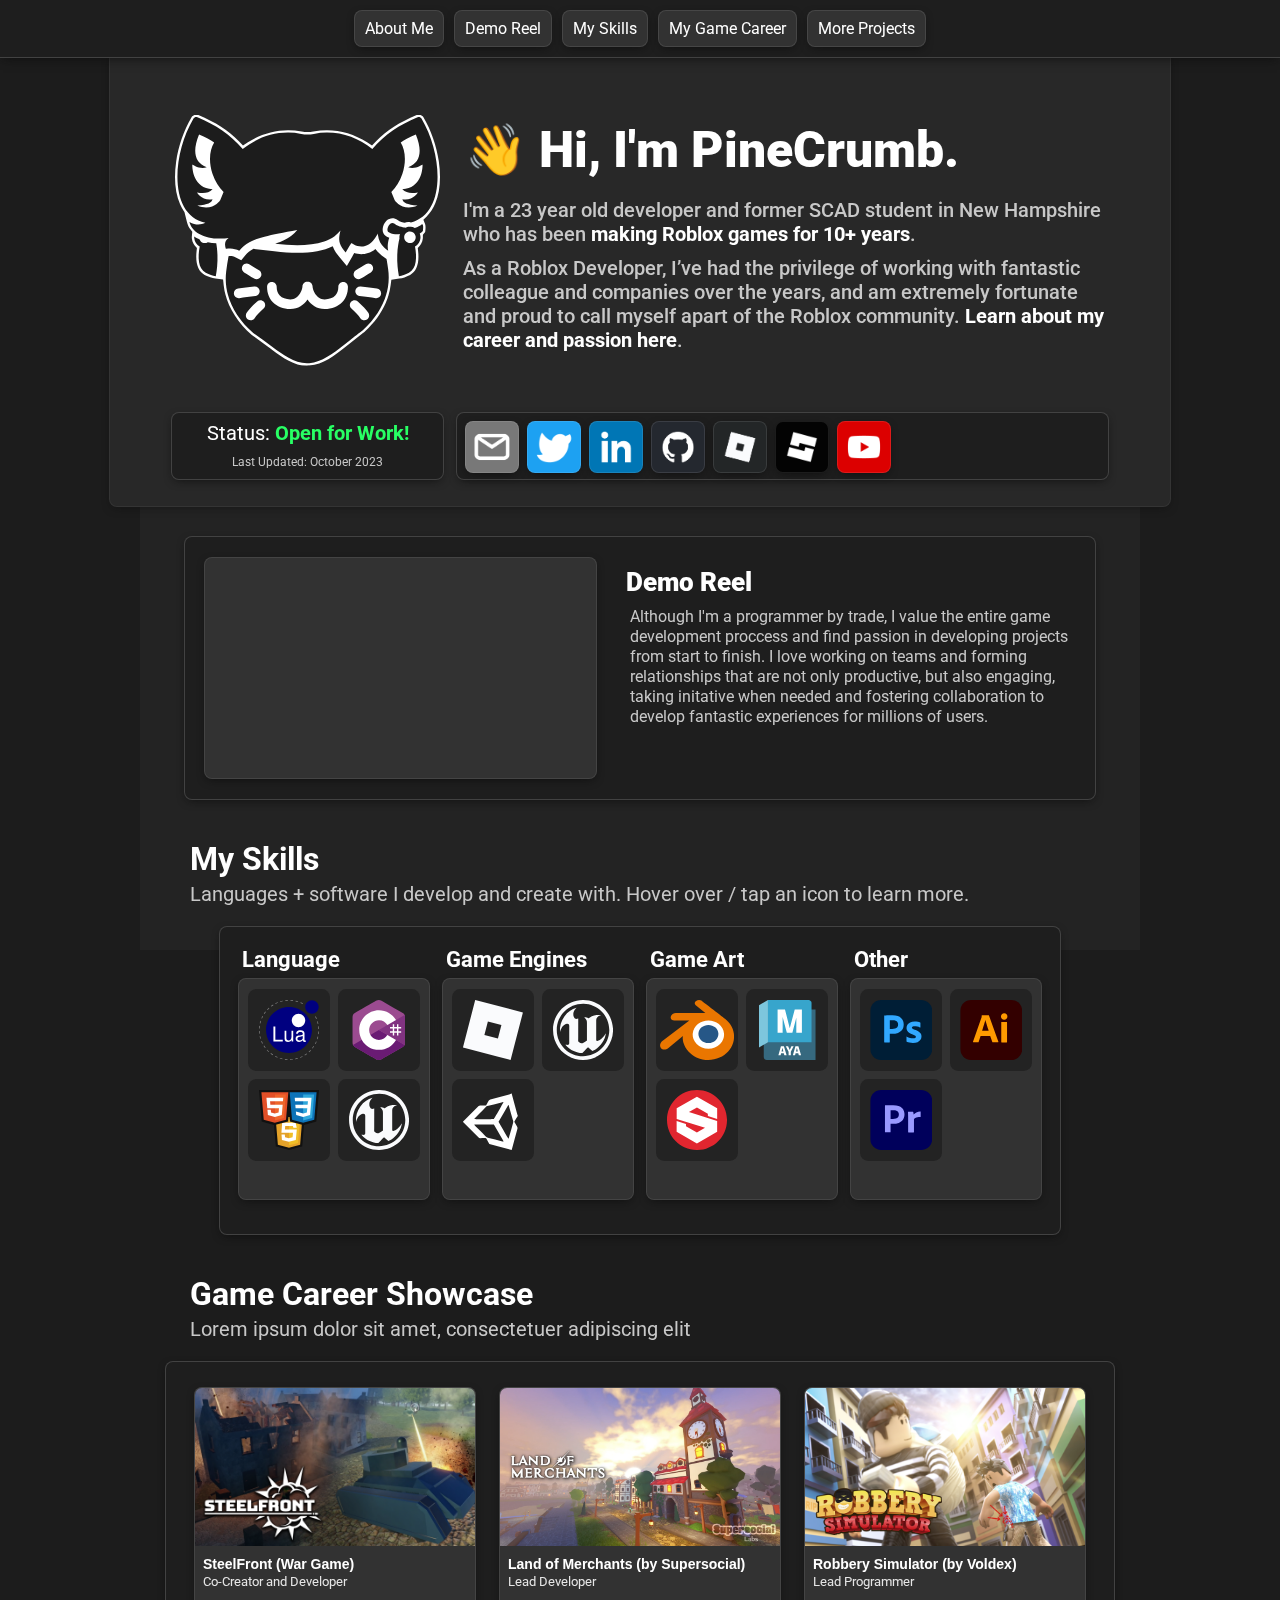
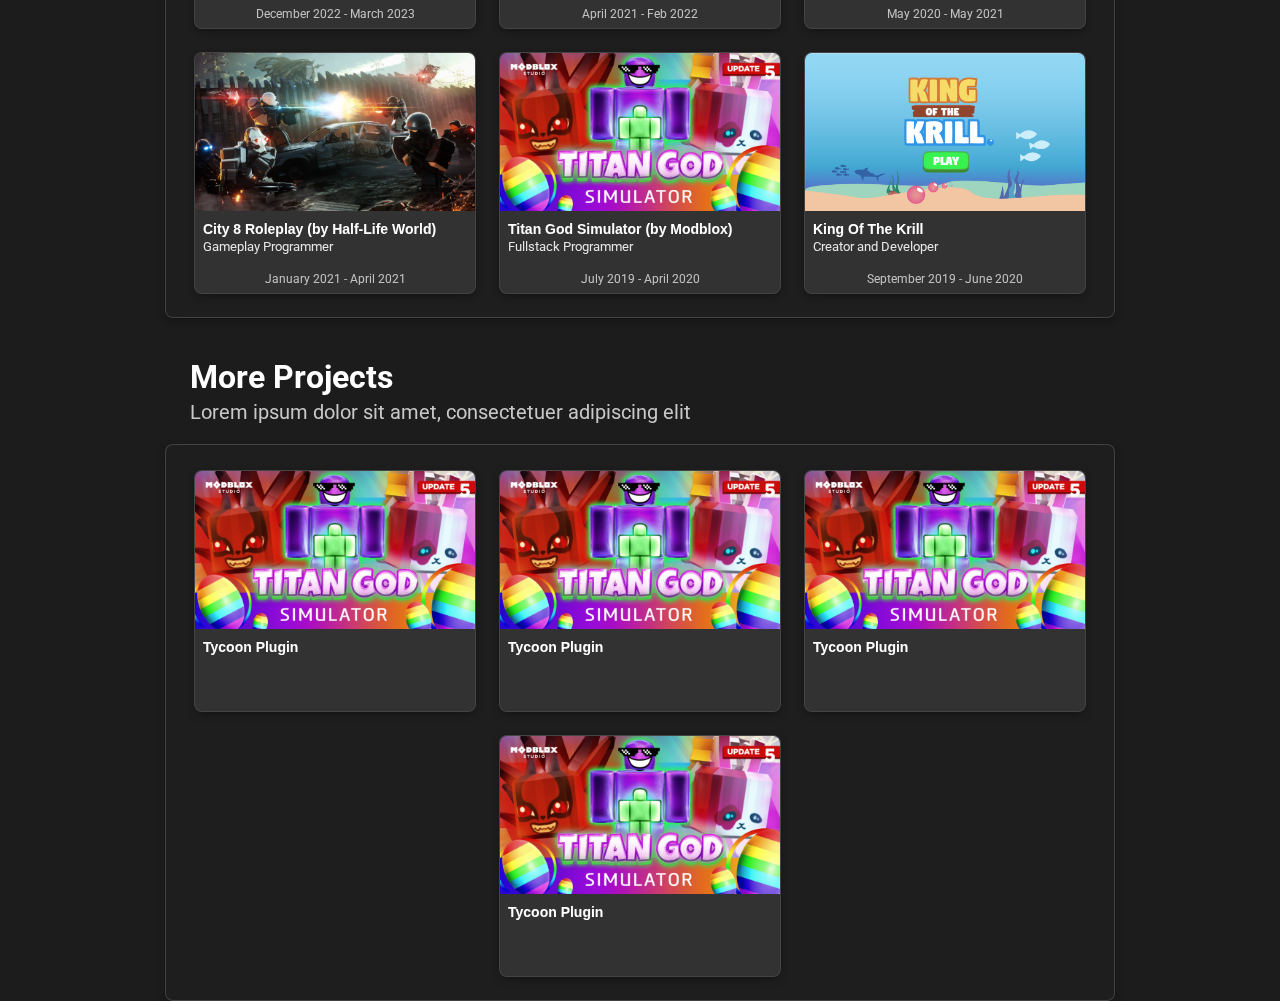
==== index.html @ 61a6569f "A lot of content, before adding writing" ====
<!DOCTYPE html>
<html>

<head>

    <!-- Meta -->
    <title>PineCrumb's Portfolio</title>

    <!-- Fonts -->
    <link rel="preconnect" href="https://fonts.googleapis.com">
    <link rel="preconnect" href="https://fonts.gstatic.com" crossorigin>
    <link href="https://fonts.googleapis.com/css2?family=Roboto&display=swap" rel="stylesheet">

    <!-- Styles -->
    <link rel="stylesheet" href="css/general.css" />
    <link rel="stylesheet" href="css/page-header.css" />
    <link rel="stylesheet" href="css/project.css" />
    <link rel="stylesheet" href="css/basic-button.css" />
    <link rel="stylesheet" href="css/media-button.css" />
    <link rel="stylesheet" href="css/skills.css" />

    <style>

        /* About Me */
        .me-block {
            /* background-color: aquamarine; */

            display: flex;
            flex-direction: column;

            margin: 0 auto;
            width: 900pox;
        }

        /* Me Content */
        .me-content-backdrop {

            background-color: rgb(40, 40, 40);
            box-shadow: 0px 3px 10px -3px rgba(10, 10, 10, 0.5);
            border-radius: 8px;

            border-style: solid;
            border-color: rgba(70, 70, 70, 0.4);
            border-width: 1px;

            position: absolute;
            height: 100%;
            width: 1060px;

            left: 50%;
            transform: translateX(-50%);
            z-index: -1;
        }

        .me-content-container {
            margin-top: 60px;

            display: grid;
            grid-template-columns: 30% 1fr;
        }

        /* Me Content Icon */
        .me-content-icon-container {
            /* background-color: blue; */
            padding: 0px 10px;
        }

        .me-content-icon {
            width: 100%;
            position: relative;
            top: 50%;
            transform: translateY(-50%);
        }

        /* Me Content Text */
        .me-content-text-container {
            /* background-color: white; */
            padding-left: 5px;
            display: grid;
            grid-template-rows: 80px 1fr;
        }

        .me-content-text-header {
            /* background-color: purple; */
            padding-left: 10px;
            display: flex;
            align-items: center;
            

            font-size: 50px;
            font-weight: 900;
        }

        .me-content-text-desc {
            /* background-color: green; */
            padding: 8px;
            font-size: 20px;
            font-weight: 500;
            color: rgb(200, 200, 200);
        }



        /* Me Info */
        .me-info-container {
            /* background-color: yellow; */
            margin-top: 36px;
            margin-bottom: 20px;
            height: 80px;

            display: grid;
            grid-template-columns: 30% 1fr;
        }
        

        /* Work Status */
        .work-status-on {
            color: rgb(40, 255, 100);
            font-weight: 700;
        }

        .work-status-off {
            color: rgb(200, 200, 200);
            font-weight: 700;
        }
        
        .me-info-work-status-container {
            position: relative;
            margin: 6px;
        }

        .me-info-work-status-text {
            margin-top : 8px;
            text-align: center;
            font-size: 20px;
        }

        .me-info-work-status-date-text {
            text-align: center;
            font-size: 12px;
            position: absolute;
            bottom: 0;
            width: 100%;
            margin-bottom: 10px;
            color: rgb(200, 200, 200);
        }

        /* Contacts */
        .me-info-contacts-container {
            margin: 6px;

            display: flex;
            flex-direction: rows;
            align-items: center;
            gap: 8px;
            padding: 0px 8px;
        }



        /* Skills */
        .skills-container {
            /* background-color: aquamarine; */

            position: relative;
            display: flex;
            flex-wrap: wrap;

            padding: 0px 12px;
            margin: 0 auto;
        }

        /* Game Career */
        .game-career-container {
            /* background-color: aquamarine; */

            position: relative;
            display: flex;
            flex-wrap: wrap;

            padding: 25px 20px;
            margin: 0 auto;

            /* convert above to flexbox */
            display: flex;
            flex-wrap: wrap;
            justify-content: center;
            gap: 25px;

            margin: 0 auto;
        }


        /* Mobile Sizing through CSS */
        @media screen and (max-width: 1100px) {
            .me-content-backdrop {
                width: calc(100vw - 20px);
            }
            .me-content-container {
                grid-template-columns: 35% 1fr;
            }
            .me-info-container {
                grid-template-columns: 35% 1fr;
            }
        }

        /* More Projects */

    </style>
</head>

<body>

    <!-- Scripts -->
    <script src="js/is-using-mouse.js"></script>
    <script src="js/projects-data.js"></script>
    <script src="js/page-header.js"></script>
    <script src="js/project.js"></script>
    <script src="js/basic-button.js"></script>
    <script src="js/media-button.js"></script>
    <script src="js/skills.js"></script>
    
    <!-- Page Backdrop -->
    <div class = "page-backdrop"></div>

    <!-- Page Content -->
    <div class = "page-content">

        <script>
            const pageContent = document.querySelector('.page-content')
        </script>

        <!-- About Me -->
        <div class = "page-block" id = "aboutMeHeader">
            <div class = "me-content-backdrop"></div>
            <div class = "me-block">
                <div class = "me-content-container">
                    <div class = "me-content-icon-container">
                        <img class = "me-content-icon" src = "assets/about-me/me-icon.svg" />
                    </div>
                    <div class = "me-content-text-container">
                        <header class = "me-content-text-header">👋 Hi, I'm PineCrumb.</header>
                        <div class = "me-content-text-desc">
                            <p>I'm a 23 year old developer and former SCAD student in New Hampshire who has been <span class = "text-bold">making Roblox games for 10+ years</span>.</p>
                            <p>As a Roblox Developer, I’ve had the privilege of working with fantastic colleague and companies over the years, and am extremely fortunate and proud to call myself apart of the Roblox community. <span class = "text-bold">Learn about my career and passion here</span>.</p>
                        </div>
                    </div>
                </div>
                <div class = "me-info-container">
                    <div class = "me-info-work-status-container black-frame">
                        <div class = "me-info-work-status-text">Status: <span class = "work-status-on">Open for Work!</span></div>
                        <div class = "me-info-work-status-date-text">Last Updated: October 2023</div>
                    </div>
                    <div class = "me-info-contacts-container black-frame" id = "contactContainer">

                    </div>
                </div> 
            </div>
        </div>

        <!-- Demo Real -->
        <div id = "test"></div>

        <script type = "module">

            import {ProjectContent} from './js/ContentElements/ProjectContent.js';
            let test = document.getElementById('test');

            const projectContent = new ProjectContent({
                title: 'Demo Reel',
                desc: "Although I'm a programmer by trade, I value the entire game development proccess and find passion in developing projects from start to finish. I love working on teams and forming relationships that are not only productive, but also engaging, taking initative when needed and fostering collaboration to develop fantastic experiences for millions of users.",
                id: 'demoReelHeader',
                parent: test,
                contentDatas: [
                    {
                        className: 'YoutubeVideo',
                        src: 'https://www.youtube.com/embed/ly36kn0ug4k',
                    },
                ],
            });
        </script>

        <!-- My Skills -->
        <div class = "page-block-header-container" id = "mySkillsHeader">
            <div class = "page-block-header-text-header">My Skills</div>
            <div class = "page-block-header-text-info">Languages + software I develop and create with. Hover over / tap an icon to learn more.</div>
        </div>

        <div class = "page-block">
            <div class = "skills-container black-frame" id = "skillsContainer">

            </div>
        </div>

        <!-- My Game Career -->
        <div class = "page-block-header-container" id = "gameCareerHeader">
            <div class = "page-block-header-text-header">Game Career Showcase</div>
            <div class = "page-block-header-text-info">Lorem ipsum dolor sit amet, consectetuer adipiscing elit</div>
        </div>

        <div class = "page-block">
            <div class = "game-career-container black-frame" id = "gameCareerContainer">
            </div>
        </div>
        
        <!-- More Projects -->
        <div class = "page-block-header-container" id = "moreProjectsHeader">
            <div class = "page-block-header-text-header">More Projects</div>
            <div class = "page-block-header-text-info">Lorem ipsum dolor sit amet, consectetuer adipiscing elit</div>
        </div>

        <div class = "page-block">
            <div class = "game-career-container black-frame" id = "moreProjectsContainer">
                
            </div>
        </div>
    </div>

    <!-- JS Main -->
    <script type="module">

        // Page Header

        const aboutMeHeader = document.getElementById('aboutMeHeader');
        const demoReelHeader = document.getElementById('demoReelHeader');
        const mySkillsHeader = document.getElementById('mySkillsHeader');
        const gameCareerHeader = document.getElementById('gameCareerHeader');
        const moreProjectsHeader = document.getElementById('moreProjectsHeader');

        const pageHeader = newPageHeader({
            buttonDatas: [
                {
                    text: "About Me",
                    hoverHeight: '4px',
                    onClick: () => {window.scrollTo({top: aboutMeHeader.offsetTop, behavior: 'smooth'});},
                
                },
                {
                    text: "Demo Reel",
                    hoverHeight: '4px',
                    onClick: () => {window.scrollTo({top: demoReelHeader.offsetTop - 30, behavior: 'smooth'});},
                },
                {
                    text: "My Skills",
                    hoverHeight: '4px',
                    onClick: () => {window.scrollTo({top: mySkillsHeader.offsetTop - 30, behavior: 'smooth'});},
                },
                {
                    text: "My Game Career",
                    hoverHeight: '4px',
                    onClick: () => {window.scrollTo({top: gameCareerHeader.offsetTop - 30, behavior: 'smooth'});},
                },
                {
                    text: "More Projects",
                    hoverHeight: '4px',
                    onClick: () => {window.scrollTo({top: moreProjectsHeader.offsetTop - 30, behavior: 'smooth'});},
                },
            ]
        });
        document.body.appendChild(pageHeader);

        // Contact Buttons
        const contactContainer = document.getElementById('contactContainer');
        const contactDatas = [
            {
                title: "Work Email",
                imageSrc: "assets/about-me/contact-icons/contact-icon-email.png",
                backgroundColor: 'rgb(120, 120, 120)',
                height: '50px',
                hoverHeight: '6px',
                url: "mailto:Pinecrumb.business@gmail.com",
                newTab: true,
            },
            {
                title: "Twitter",
                imageSrc: "assets/about-me/contact-icons/contact-icon-twitter.png",
                backgroundColor: 'rgb(29, 161, 242)',
                height: '50px',
                hoverHeight: '6px',
                url: "https://twitter.com/PineCrumbRBXL",
                newTab: true,
            }, 
            {
                title: "LinkedIn",
                imageSrc: "assets/about-me/contact-icons/contact-icon-linkedin.png",
                backgroundColor: 'rgb(0, 118, 181)',
                height: '50px',
                hoverHeight: '6px',
                url: "https://www.linkedin.com/in/thomas-g-405b32131/",
                newTab: true,
            },
            // {
            //     title: "Discord",
            //     imageSrc: "assets/about-me/contact-icons/contact-icon-discord.png",
            //     backgroundColor: 'rgb(88, 100, 242)',
            //     height: '50px',
            //     hoverHeight: '6px',
            //     url: "google.com",
            //     newTab: true,
            // }, 
            {
                title: "GitHub",
                imageSrc: "assets/about-me/contact-icons/contact-icon-github.png",
                backgroundColor: 'rgb(36, 40, 47)',
                height: '50px',
                hoverHeight: '6px',
                url: "https://github.com/PineCrumb",
                newTab: true,
            },  
            {
                title: "Roblox",
                imageSrc: "assets/about-me/contact-icons/contact-icon-roblox.png",
                backgroundColor: 'rgb(35, 38, 39)',
                height: '50px',
                hoverHeight: '6px',
                url: "https://www.roblox.com/users/13625043/profile",
                newTab: true,
            }, 
            {
                title: "Talent Hub",
                imageSrc: "assets/about-me/contact-icons/contact-icon-talent-hub.png",
                backgroundColor: 'rgb(3, 3, 3)',
                height: '50px',
                hoverHeight: '6px',
                url: "https://create.roblox.com/talent/creators/13625043",
                newTab: true,
            }, 
            {
                title: "YouTube",
                imageSrc: "assets/about-me/contact-icons/contact-icon-youtube.png",
                backgroundColor: 'rgb(220, 0, 0)',
                height: '50px',
                hoverHeight: '6px',
                url: "https://youtube.com/@PineCrumb",
                newTab: true,
            },
        ]

        contactDatas.forEach(contactData => {
            var contactButton = new BasicButton(contactData);
            contactContainer.appendChild(contactButton.element);
        });

        // Skill Buttons
        const skillsContainer = document.getElementById('skillsContainer');
        const skillsDatas = [
            {
                title: "Language",
                skillDatas: [
                    {
                        title: "Lua and Luau",
                        imageSrc: "assets/skills/logo-lua.svg",
                    },
                    {
                        title: "C#",
                        imageSrc: "assets/skills/logo-c-sharp.svg",
                    },
                    {
                        title: "HTML + CSS + JavaScript",
                        imageSrc: "assets/skills/logo-website.svg",
                    },
                    {
                        title: "Unreal Blueprints",
                        imageSrc: "assets/skills/logo-unreal.svg",
                    },
                ]
            },
            {
                title: "Game Engines",
                skillDatas: [
                    {
                        title: "Roblox",
                        imageSrc: "assets/skills/logo-roblox.svg",
                    },
                    {
                        title: "Unreal",
                        imageSrc: "assets/skills/logo-unreal.svg",
                    },
                    {
                        title: "Unity",
                        imageSrc: "assets/skills/logo-unity.svg",
                    },
                ]
            },
            {
                title: "Game Art",
                skillDatas: [
                {
                        title: "Blender",
                        imageSrc: "assets/skills/logo-blender.svg",
                    },
                    {
                        title: "Autodesk Maya",
                        imageSrc: "assets/skills/logo-maya.svg",
                    },
                    {
                        title: "Substance Painter",
                        imageSrc: "assets/skills/logo-substance-painter.svg",
                    },
                ]
            },
            {
                title: "Other",
                skillDatas: [
                    {
                        title: "Adobe Photoshop",
                        imageSrc: "assets/skills/logo-adobe-photoshop.svg",
                    },
                    {
                        title: "Adobe Illustrator",
                        imageSrc: "assets/skills/logo-adobe-illustrator.svg",
                    },
                    {
                        title: "Adobe Premiere Pro",
                        imageSrc: "assets/skills/logo-adobe-premiere.svg",
                    }
                ]
            },
        ]

        
        const gameCareerContainer = document.getElementById('gameCareerContainer');
        const moreProjectsContainer = document.getElementById('moreProjectsContainer');

        skillsDatas.forEach(skillsData => {
            const skillsFrame = makeSkillsFrame(skillsData);
            const skillButtonsContainer = skillsFrame.querySelector('#skillButtonsContainer');
            skillsContainer.appendChild(skillsFrame);

            skillsData.skillDatas.forEach(skillData => {
                const skillButton = makeSkillButton(skillData);
                skillButtonsContainer.appendChild(skillButton);
            });

        });

        function makeGameCareerButton(projectData) {
            const mediaButton = makeMediaButton(projectData);
            gameCareerContainer.appendChild(mediaButton);
        }

        function makeMoreProjectsButton(projectData) {
            const mediaButton = makeMediaButton(projectData);
            moreProjectsContainer.appendChild(mediaButton);
        }

        //makeGameCareerButton(projectsData.Tygoonery);
        makeGameCareerButton(projectsData.Steelfront);
        makeGameCareerButton(projectsData.LandOfMerchants);
        makeGameCareerButton(projectsData.RobberySimulator);
        makeGameCareerButton(projectsData.HalfLife);
        makeGameCareerButton(projectsData.TitanGodSimulator);
        makeGameCareerButton(projectsData.KingOfTheKrill);
        //makeGameCareerButton(projectsData.SkyOfRobloxia);

        makeMoreProjectsButton(projectsData.TycoonPlugin);
        makeMoreProjectsButton(projectsData.TycoonPlugin);
        makeMoreProjectsButton(projectsData.TycoonPlugin);
        makeMoreProjectsButton(projectsData.TycoonPlugin);



    </script>

</body>

</html>
---- css/general.css ----
body {
    font-family: 'Roboto', Arial;
    color: white;
    background-color: rgb(28, 28, 28)
}

p {
    margin: 0px 0px 10px 0px;
}

li {
    margin-bottom: 8px;
}

/* Make button like div */
button {
    background-color: transparent;
    border: none;
    outline: none;
    cursor: pointer;

    font-family: 'Roboto', Arial;
    color: white;
}

a {
    text-decoration: none;
    color: white;
}

.text-link {
    cursor: pointer;
    color: rgb(0, 174, 255);
    text-decoration: underline;
}

/* Misc */
.select-disable {
    pointer-events: none;
    -webkit-user-select: none;
    -khtml-user-select: none;
    -moz-user-select: none;
    -o-user-select: none;
    user-select: none;
}

/* Frames */
.grey-frame {
    background-color: rgb(50, 50, 50);
    box-shadow: 0px 3px 10px -3px rgba(10, 10, 10, 0.8);
    border-radius: 8px;

    border-style: solid;
    border-color: rgba(70, 70, 70, 0.9);
    border-width: 1px;
}

.grey-frame-small {
    background-color: rgb(50, 50, 50);
    box-shadow: 0px 3px 10px -3px rgba(10, 10, 10, 0.8);
    border-radius: 4px;

    border-style: solid;
    border-color: rgba(70, 70, 70, 0.9);
    border-width: 1px;
}

.black-frame {
    background-color: rgb(30, 30, 30);
    box-shadow: 0px 3px 10px -3px rgba(10, 10, 10, 0.8);
    border-radius: 8px;

    border-style: solid;
    border-color: rgba(70, 70, 70, 0.9);
    border-width: 1px;  
}


/* Span */
.text-bold {
    color: rgb(255, 255, 255);
    font-weight: 700;
}


/* Page */
body, html {
    margin: 0;
    padding: 0;
    height: 100%;
}

.page-content {
    width: 950px;
    margin: 50px auto 40px auto;
    
    display: flex;
    justify-content: center; /* Center horizontally */
    align-items: center;
    flex-direction: column;
}
.page-backdrop {
    background-color: rgb(35, 35, 35);
    position: fixed;
    height: 100%;
    width: 100%;
    max-width: 1000px;
    left: 50%;
    transform: translate(-50%, 0%);
    z-index: -10;
}


.page-block {
    position: relative;
    width: 100%;

    /* center */
    display: flex;
    justify-content: center;
    align-items: center;
    flex-direction: column;
    

    /* background-color: red; */
}

/* Page Block Header */
.page-block-header-container {
    /* background-color: aquamarine; */
    display: grid;
    grid-template-rows: 40px 1fr;

    margin: 40px auto 0px auto;

    width: 900px;
}

.page-block-header-text-header {
    /* background-color: red; */
    font-weight: 700;
    font-size: 32px;
}

.page-block-header-text-info {
    margin-top: 2px;
    /* background-color: green; */
    font-size: 20px;
    margin-bottom: 20px;
    color: rgb(200, 200, 200);
}
---- css/page-header.css ----
.page-header {
    position: fixed;
    top: 0px;
    left: 0px;
    width: 100%;

    padding: 10px 0px;
    background-color: rgb(30, 30, 30);
    box-shadow: 0px 3px 10px -3px rgba(10, 10, 10, 0.8);


    border-bottom-style: solid;
    border-bottom-color: rgba(70, 70, 70, 0.9);
    border-bottom-width: 1px;
    z-index: 1000;
}

.page-header-content{
    /* background-color: aqua; */

    height: 100%;
    width: calc(100% - 900px);
    min-width: 900px;
    max-width: 1050px;

    margin: 0px auto;
    padding: 0px 10px;

    display: flex;
    justify-content: center;
    align-items: center;
    gap: 10px;
}
---- css/project.css ----
li {
    margin-bottom: 8px;
}

.new-line {
    display: block;
    margin-bottom: 1em;
}

/* Project Header */
.project-header {
    /* background-color: yellow; */

    display: flex;
    flex-direction: column;

    width: 100%;
    margin: 0 auto;
}

.project-header-logo {
    /* background-color: blueviolet; */

    position: relative;
    height: 200px;
    margin-top: 20px;
    margin-bottom: 12px;
}

.project-header-logo-img {
    /* background-color: blue; */

    position: absolute;
    top: 50%;
    left: 50%;
    transform: translate(-50%, -50%);
}

.project-header-info {
    /* background-color: blue; */

    position: relative;
    display: flex;
    flex-direction: column;

    width: 100%;
    margin: 0 auto;
}

.project-header-info-title {
    /* background-color: aqua; */

    font-size: 46px;
    font-weight: 900;
    text-align: center;
}

.project-header-info-subtitle {
    /* background-color: aqua; */

    font-size: 32px;
    font-weight: 900;
    margin-bottom: 16px;
    text-align: center;
}

.project-header-info-date {
    /* background-color: green; */

    margin: 4px auto 20px auto;
    color: rgb(200, 200, 200);
    font-size: 22px;
    text-align: center;
}

.project-header-info-box {
    /* background-color: red; */

    display: inline-block;
    padding: 20px 14px;

    margin: 0px auto;
    color: rgb(200, 200, 200);
}

.project-header-info-box-text {

    display: inline-block;
    font-size: 22px;
    font-weight: 700;
    color: rgb(255, 255, 255);
}




/* Project Content */
.project-content {
    /* background-color: red; */

    display: grid;
    grid-template-columns: 0.9fr 1fr;

    width: calc(100% - 40px);
    margin: 30px auto 0 auto;
}

.project-content-media {
    /* background-color: blue; */

    display: flex;
    flex-direction: column;
    justify-content: center;
    align-items: center;
}

.project-content-media-content {
    /* background-color: red; */

    height: 220px;
    position: relative;
    width: calc(100% - 40px);
    margin: 20px auto;
}

.project-content-info {
    /* background-color: orange; */

    margin: 30px 20px 30px 10px;
}

.project-content-info-title {
    /* background-color: red; */
    font-size: 26px;
    font-weight: 900;
    margin-bottom: 10px;
}

.project-content-info-desc {
    /* background-color: green; */
    color: rgb(200, 200, 200);
    font-size: 16px;
    line-height: 20px;
    margin-top: 4px;
    margin-left: 4px;
}
---- css/basic-button.css ----
.basic-button {
    position: relative;
    display: inline-block;
    z-index: 10;
}

.basic-button-frame {
    background-color: rgb(50, 50, 50);

    border-radius: 8px;
    border-style: solid;
    border-width: 1px;
    border-color: rgba(255, 255, 255, 0.1);

    position: relative;
    top: 0px;
    height: 100%;
    z-index: -1;

    transition:
        top 0.2s,
        border-color 0.2s,
        box-shadow 0.2s;
}

.basic-button-frame-icon {
    position: relative;

    margin: 0px 6px;
    top: 50%;
    transform: translateY(-50%);
    height: calc(100% - 10px);
}

.basic-button-frame-title {
    
    opacity: 0;
    font-size: 16px;
    padding: 2px 5px;

    /* prevent text from wrapping */
    white-space: nowrap;

    position: absolute;
    top: 4px;
    left: 50%;
    transform: translate(-50%, -100%);

    z-index: 20;

    transition: opacity 0.2s;
}

.basic-button-frame-text {
    padding: 8px 10px;
    font-size: 16px;
}

@media screen and (max-width: 1100px) {
    .basic-button-frame-text {
        padding: 8px 10px;
        font-size: 22px;
    }
}
---- css/media-button.css ----
.media-button {
    height: 240px;
    width: 280px;
    position: relative;
    z-index: 10;
}

.media-button-frame {

    /* Generic data just copy and pasted from general.css for now */
    /* background-color: rgb(50, 50, 50);
    box-shadow: 0px 3px 10px -3px rgba(10, 10, 10, 0.8);
    border-radius: 8px;

    border-style: solid;
    border-color: rgba(70, 70, 70, 0.9);
    border-width: 1px; */

    overflow: hidden;

    display: flex;
    justify-content: top;
    align-items: left;
    flex-direction: column;

    pointer-events: none;
    position: absolute;
    height: 100%;
    width: 100%;
    top: 0%;
    left: 50%;
    transform: translate(-50%, 0%);
    z-index: -1;
    transition:
        height 0.2s,
        width 0.2s,
        background-color 0.2s,
        top 0.2s;
}

.media-button-thumbnail {
    flex: 1;
    width: 100%;
    background-color: rgb(53, 53, 53);
    filter: grayscale(20%);
    transition: filter 0.1s;
    object-fit: cover;
}

.media-button-content{
    flex: 1;
    position: relative;

    margin: 10px 8px 0px 8px;

    display: flex;
    justify-content: top;
    align-items: left;
    flex-direction: column;
}

.media-button-title{
    font-family: Arial;
    font-size: 14px;
    font-weight: bold;
}

.media-button-sub-title{
    margin-top: 2px;
    font-size: 13px;
    color: rgb(230, 230, 230);
}

.media-button-reveal-clipping {
    flex: 1;
    margin: 10px 8px;
    position: relative;
    margin-bottom: 30px;
    font-size: 14px;
    opacity: 0;
}

.media-button-reveal-content {
    position: absolute;
    height: 100%;
    width: 100%;
    overflow:hidden;
}

.media-button-date{
    font-size: 12px;
    opacity: 0.7;
    width: 100%;
    text-align: center;
    position: absolute;
    bottom: 8px;
    z-index: 2;
}

@media screen and (max-width: 1100px) {
    .media-button {
       height: 360px;
       width: 430px;
    }

    .media-button-frame {
        border-radius: 14px;
    }

    .media-button-title{
        font-size: 20px;
    }

    .media-button-sub-title{
        font-size: 20px;
    }

    .media-button-reveal-clipping {
        font-size: 16px;
    }

    .media-button-date{
        font-size: 16px;
    }

}
---- css/skills.css ----
/* Skills Frame */
.skills-frame {
    /* background-color: green; */

    margin: 14px 6px 34px 6px;
}

.skills-frame-header {
    /* background-color: blue; */
    margin: 6px 4px;
    font-weight: 700;
    font-size: 22px;
}

.skills-frame-content {
    display: grid;
    justify-content: center;
    grid-template-columns: 80px 80px;
    grid-auto-rows: 80px;
    padding: 10px;
    grid-gap: 10px;

    height: 200px;
}

@media screen and (max-width: 1100px) {
    .skills-frame-content {
        grid-template-columns: 90px 90px;
        grid-auto-rows: 90px;
        height: 220px;
    }
}

/* Skill Button */
.skill-button {
    position: relative;
    z-index: 10;

    display: flex;
    align-items: center;
    justify-content: center;
}

.skill-button-frame {
    background-color: rgb(35, 35, 35);

    border-radius: 10%;
    border-style: solid;
    border-width: 1px;
    border-color: rgba(255, 255, 255, 0);

    position: absolute;
    top: 0px;
    height: 100%;
    width: 100%;
    z-index: -1;

    transition:
        background-color 0.2s,
        top 0.2s,
        border-color 0.2s,
        box-shadow 0.2s;
}

.skill-button-frame-icon {
    position: absolute;
    top: 50%;
    left: 50%;
    transform: translate(-50%, -50%);

    height: 75%;
}

.skill-button-frame-title {
    
    opacity: 0;
    font-size: 16px;
    padding: 2px 5px;

    /* prevent text from wrapping */
    white-space: nowrap;

    position: absolute;
    top: 4px;
    left: 50%;
    transform: translate(-50%, -100%);

    z-index: 20;

    transition: opacity 0.2s;
}
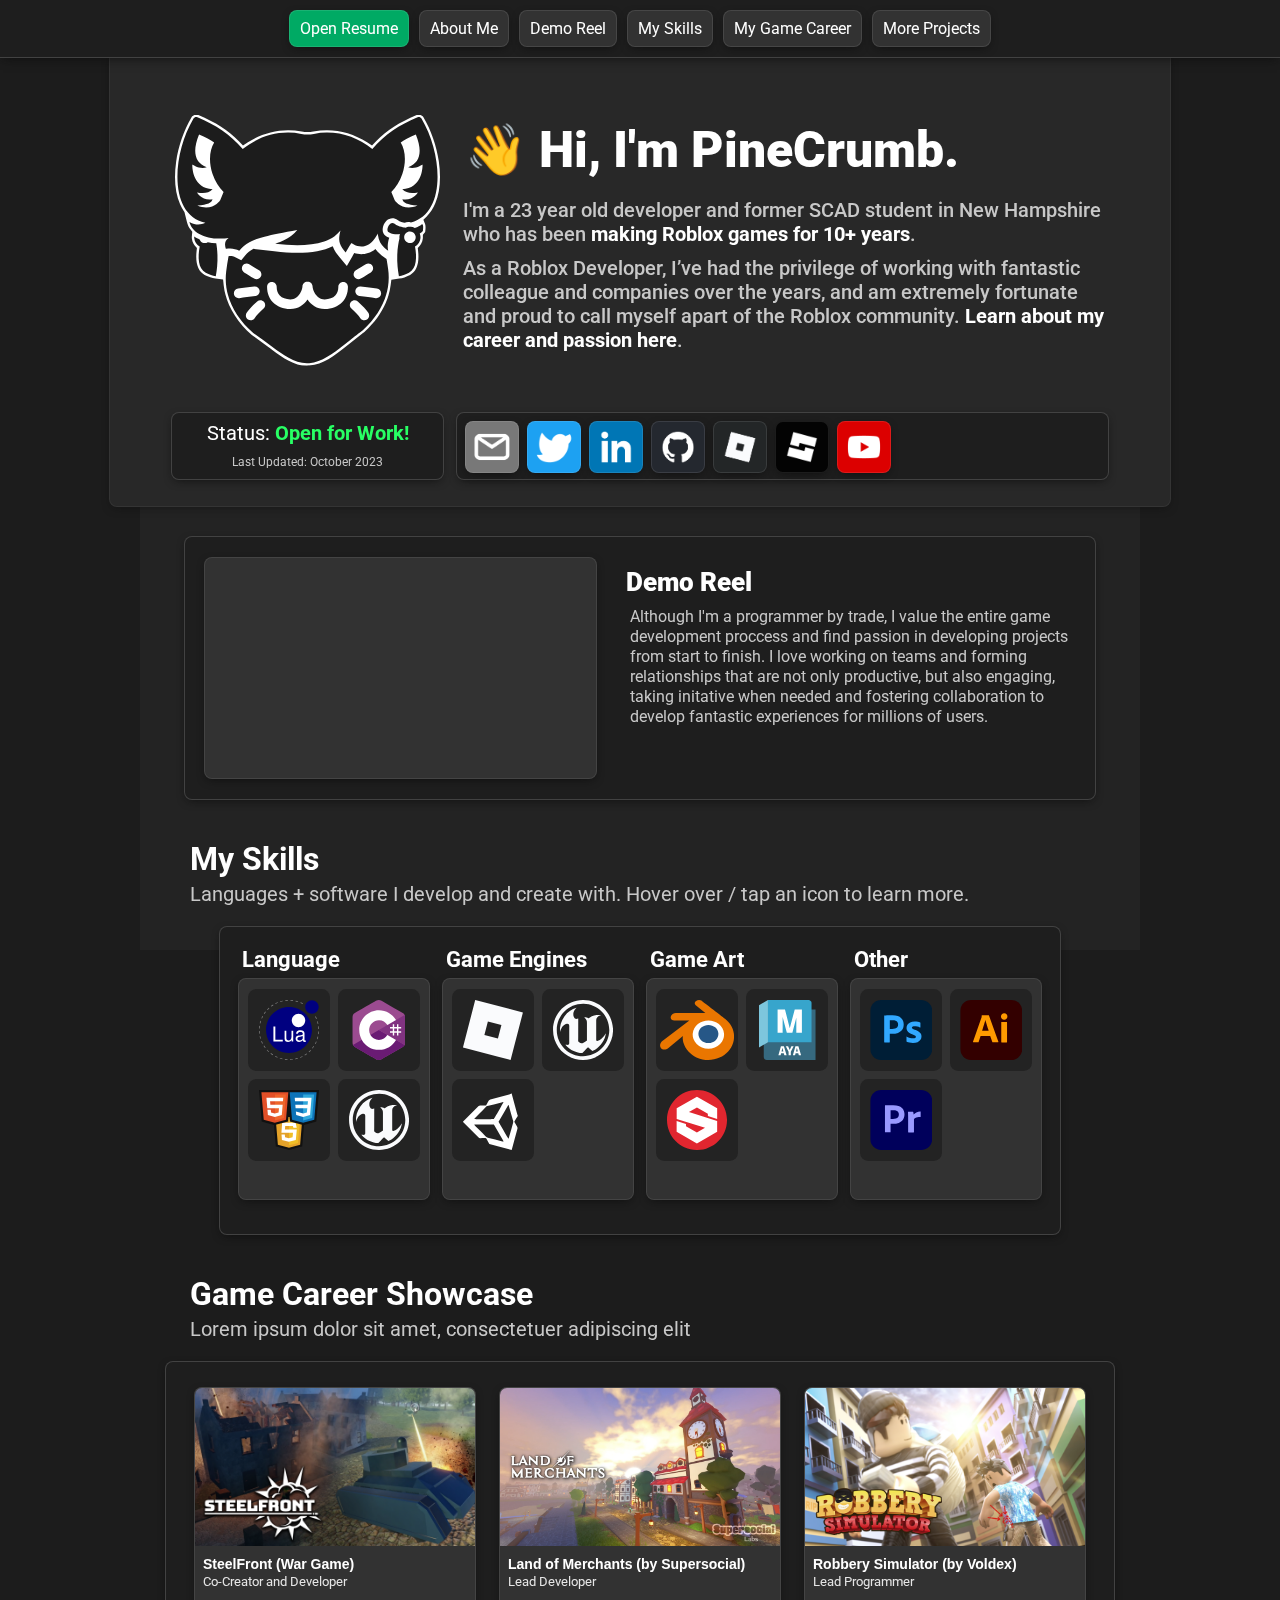
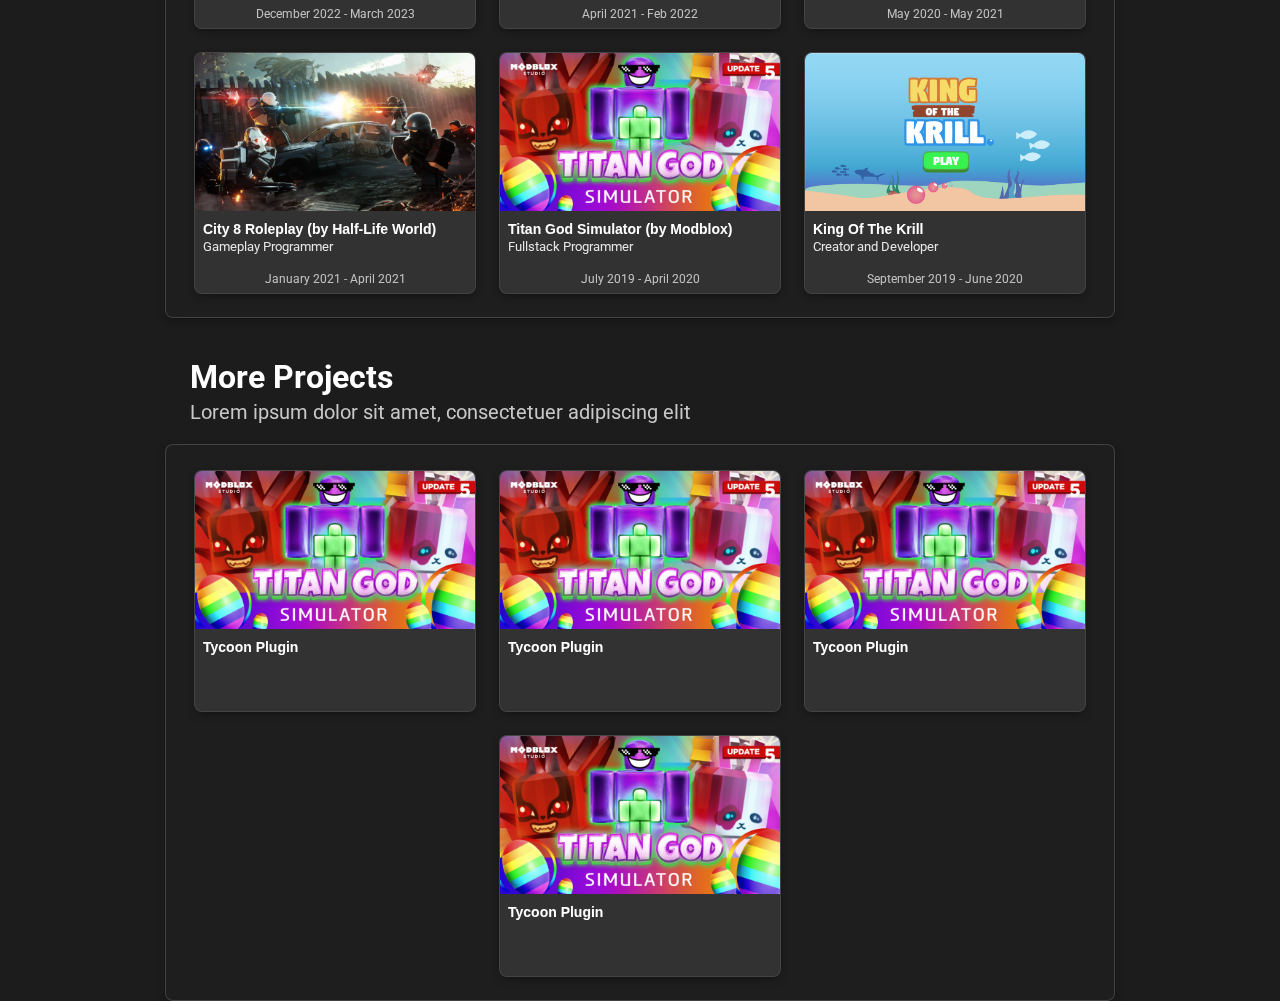
==== commit c99637c2: "Resume uploaded" ====
--- a/index.html
+++ b/index.html
@@ -329,6 +329,15 @@
 
         const pageHeader = newPageHeader({
             buttonDatas: [
+            {
+                    text: "Open Resume",
+                    hoverHeight: '4px',
+                    backgroundColor: 'rgba(0, 170, 100, 1)',
+                    onClick: () => {
+                        window.open('assets/resume-full.pdf', '_blank');
+                    },
+                
+                },
                 {
                     text: "About Me",
                     hoverHeight: '4px',
@@ -460,7 +469,7 @@
                         imageSrc: "assets/skills/logo-website.svg",
                     },
                     {
-                        title: "Unreal Blueprints",
+                        title: "Unreal C++ & Blueprints",
                         imageSrc: "assets/skills/logo-unreal.svg",
                     },
                 ]
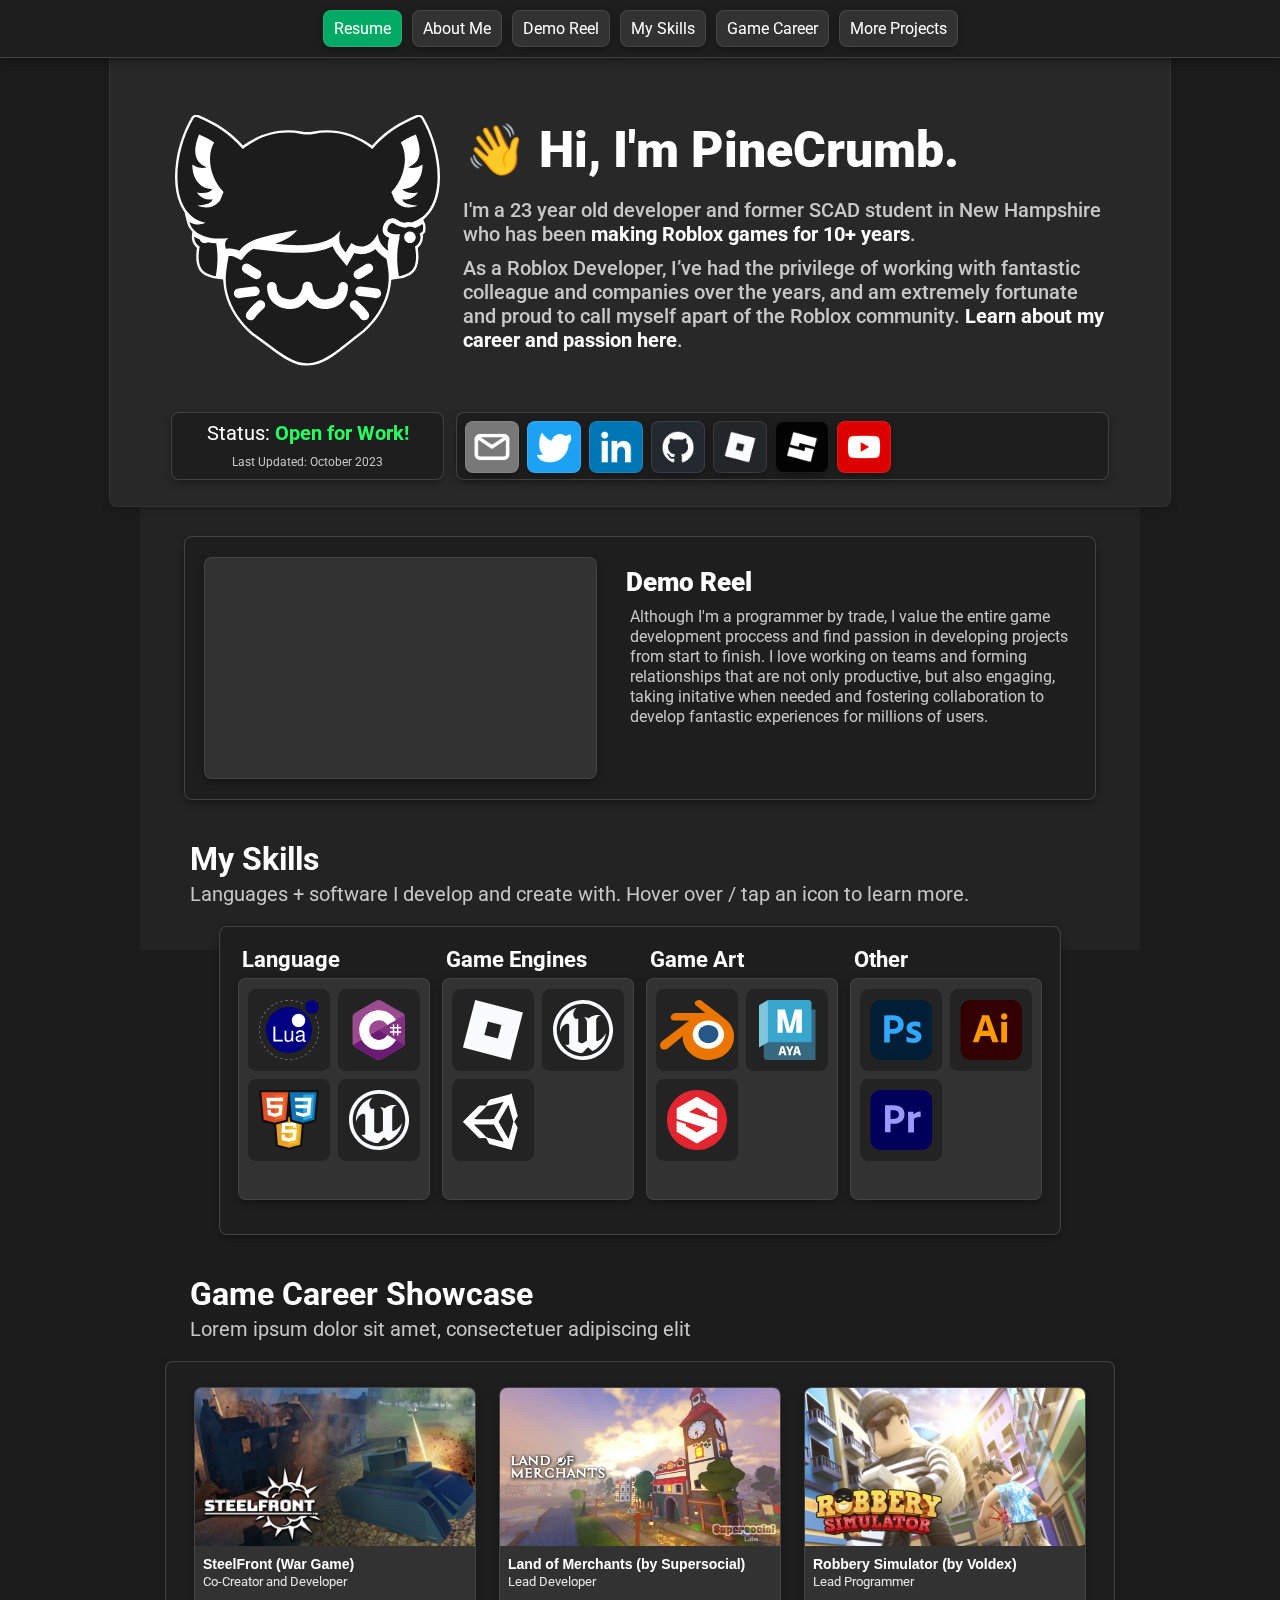
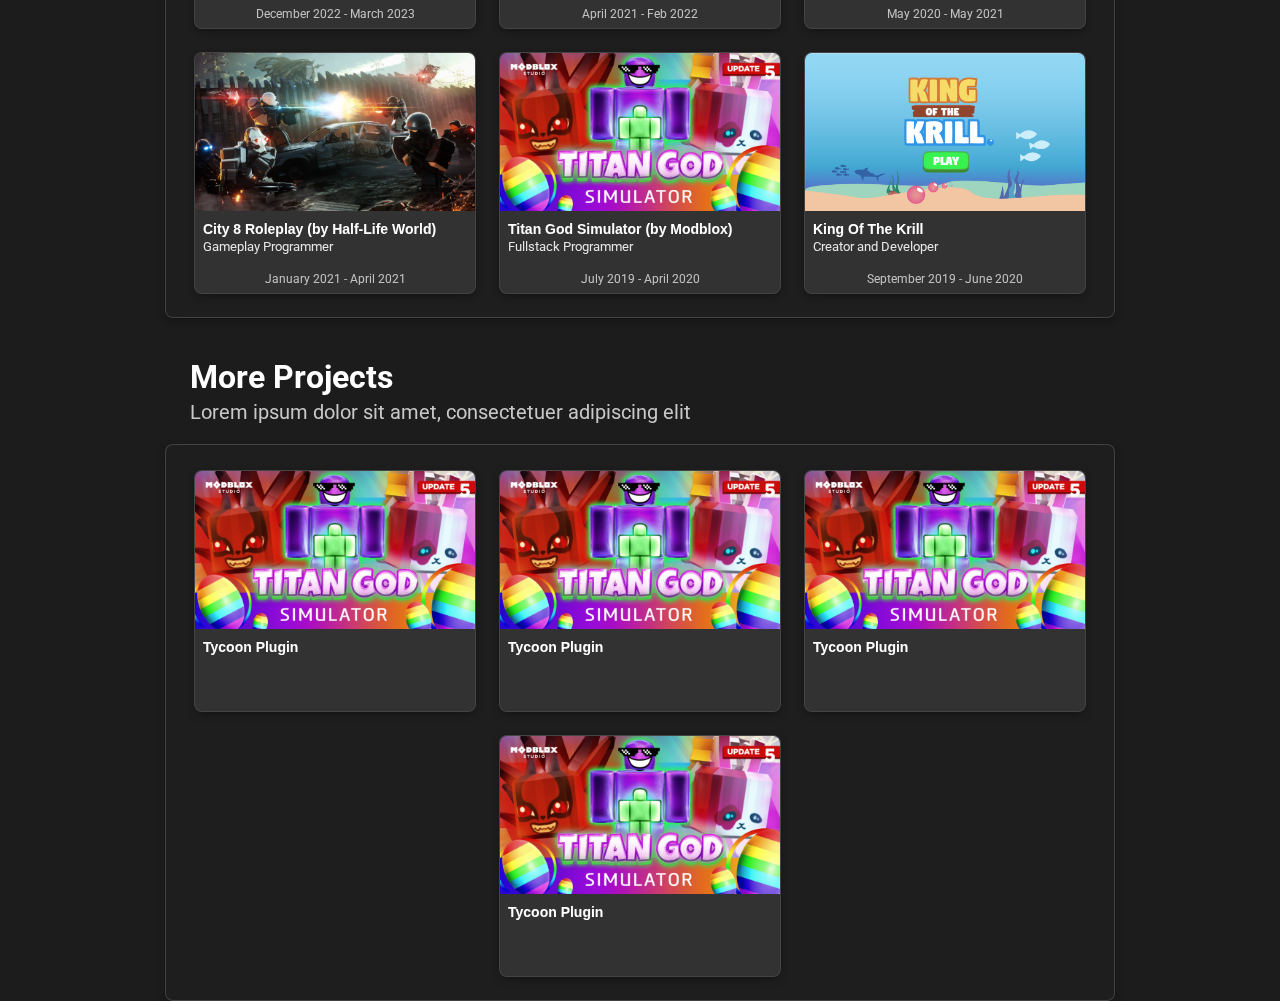
==== commit f57e939a: "Text fix" ====
--- a/index.html
+++ b/index.html
@@ -330,7 +330,7 @@
         const pageHeader = newPageHeader({
             buttonDatas: [
             {
-                    text: "Open Resume",
+                    text: "Resume",
                     hoverHeight: '4px',
                     backgroundColor: 'rgba(0, 170, 100, 1)',
                     onClick: () => {
@@ -355,7 +355,7 @@
                     onClick: () => {window.scrollTo({top: mySkillsHeader.offsetTop - 30, behavior: 'smooth'});},
                 },
                 {
-                    text: "My Game Career",
+                    text: "Game Career",
                     hoverHeight: '4px',
                     onClick: () => {window.scrollTo({top: gameCareerHeader.offsetTop - 30, behavior: 'smooth'});},
                 },
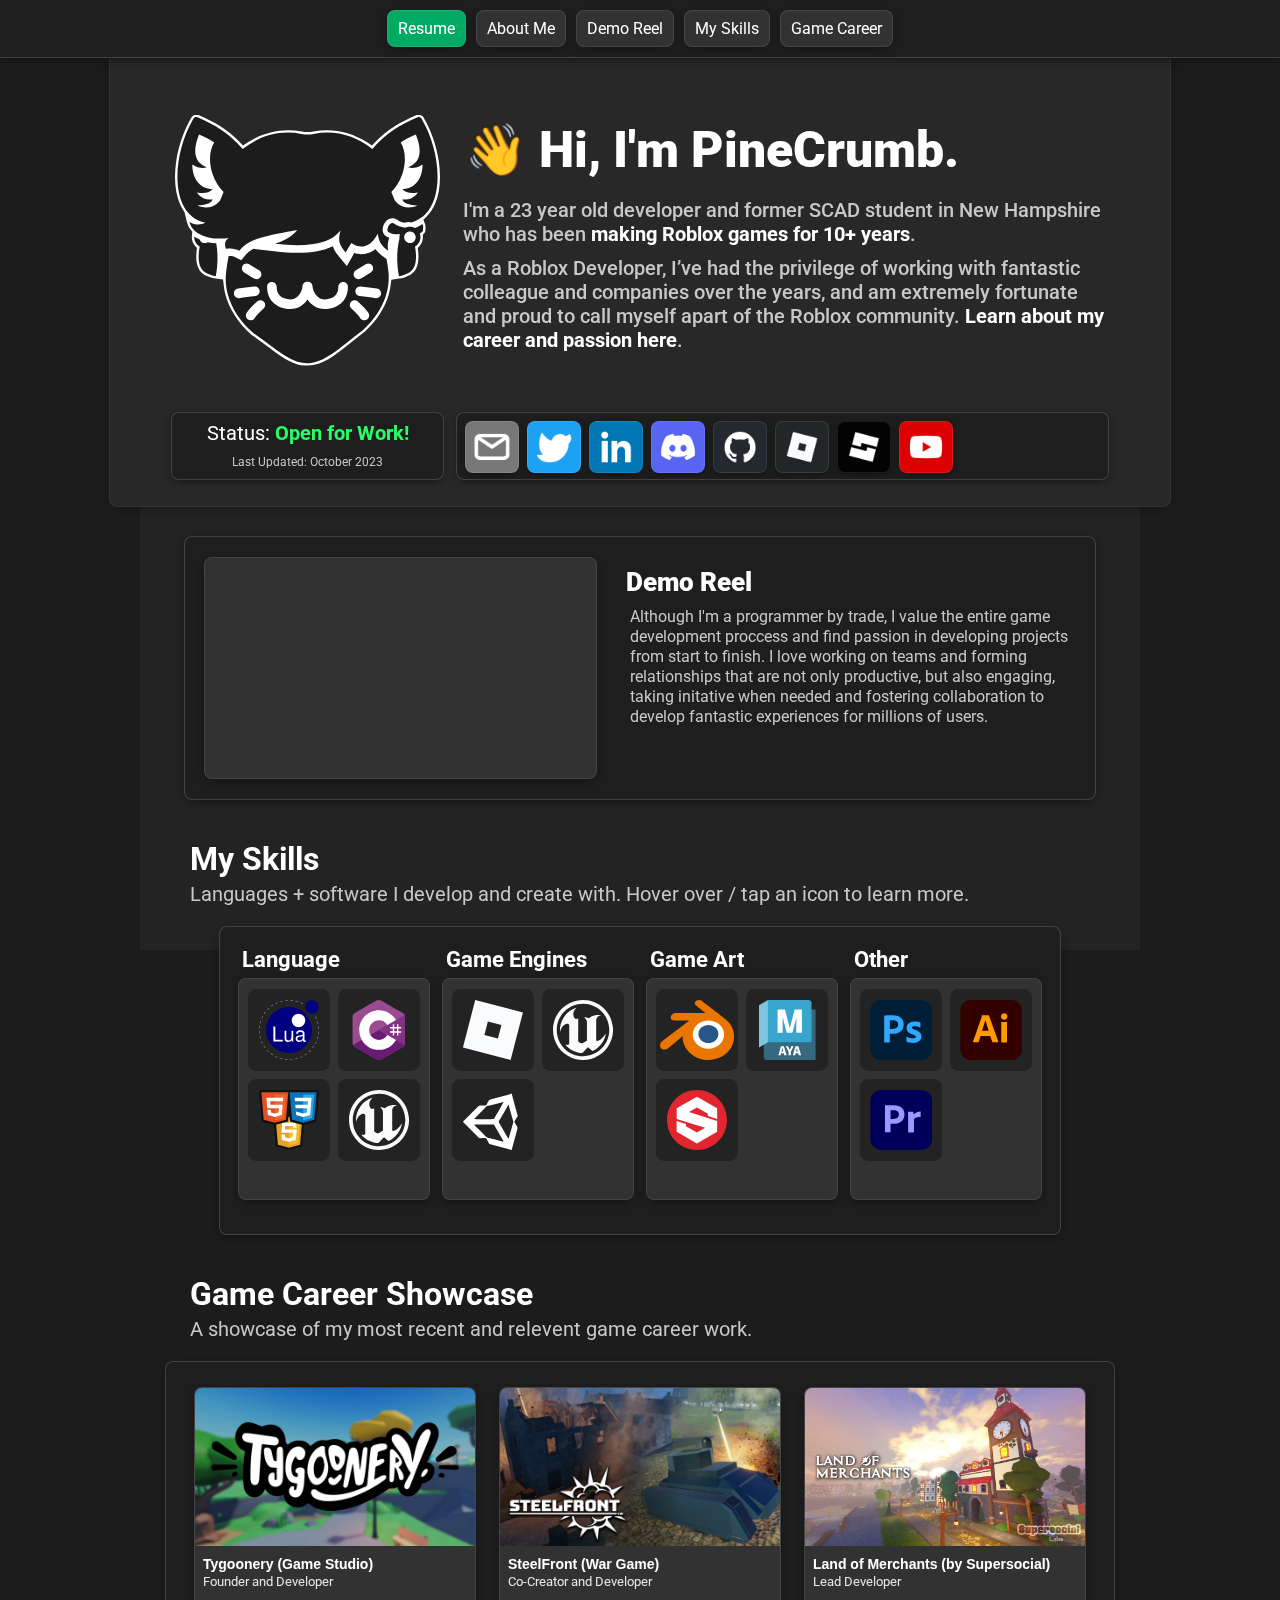
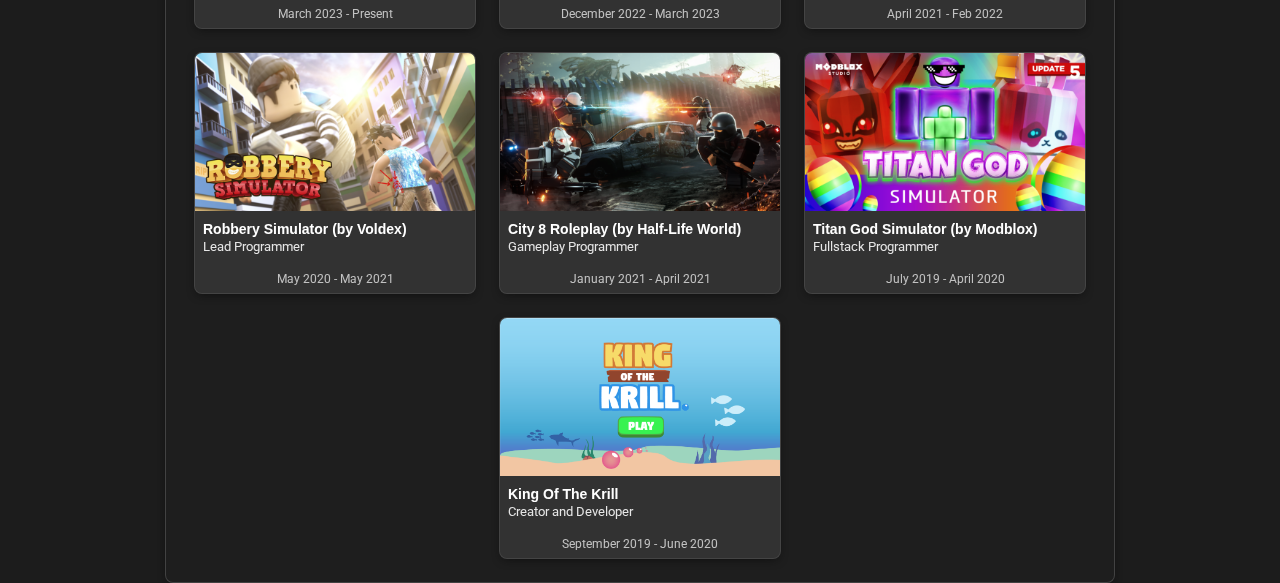
==== commit 2c630c87: "Last minute Tygoonery addition" ====
--- a/index.html
+++ b/index.html
@@ -295,7 +295,7 @@
         <!-- My Game Career -->
         <div class = "page-block-header-container" id = "gameCareerHeader">
             <div class = "page-block-header-text-header">Game Career Showcase</div>
-            <div class = "page-block-header-text-info">Lorem ipsum dolor sit amet, consectetuer adipiscing elit</div>
+            <div class = "page-block-header-text-info">A showcase of my most recent and relevent game career work.</div>
         </div>
 
         <div class = "page-block">
@@ -304,7 +304,7 @@
         </div>
         
         <!-- More Projects -->
-        <div class = "page-block-header-container" id = "moreProjectsHeader">
+        <!-- <div class = "page-block-header-container" id = "moreProjectsHeader">
             <div class = "page-block-header-text-header">More Projects</div>
             <div class = "page-block-header-text-info">Lorem ipsum dolor sit amet, consectetuer adipiscing elit</div>
         </div>
@@ -313,7 +313,7 @@
             <div class = "game-career-container black-frame" id = "moreProjectsContainer">
                 
             </div>
-        </div>
+        </div> -->
     </div>
 
     <!-- JS Main -->
@@ -359,15 +359,67 @@
                     hoverHeight: '4px',
                     onClick: () => {window.scrollTo({top: gameCareerHeader.offsetTop - 30, behavior: 'smooth'});},
                 },
-                {
-                    text: "More Projects",
-                    hoverHeight: '4px',
-                    onClick: () => {window.scrollTo({top: moreProjectsHeader.offsetTop - 30, behavior: 'smooth'});},
-                },
+                // {
+                //     text: "More Projects",
+                //     hoverHeight: '4px',
+                //     onClick: () => {window.scrollTo({top: moreProjectsHeader.offsetTop - 30, behavior: 'smooth'});},
+                // },
             ]
         });
         document.body.appendChild(pageHeader);
 
+        function copyDiscord(thisButton) {
+
+            const textToCopy = "pinecrumb";
+            const textArea = document.createElement("textarea");
+            textArea.value = textToCopy;
+            document.body.appendChild(textArea);
+
+            textArea.select();
+
+            try {
+                document.execCommand("copy");
+                console.log("Text copied to clipboard!");
+            } catch (err) {
+                console.error("Unable to copy text to clipboard:", err);
+            }
+
+            const element = thisButton.element;
+            const textCopiedFrame = document.createElement('div');
+            textCopiedFrame.classList.add('grey-frame');
+            textCopiedFrame.style.position = 'absolute';
+            textCopiedFrame.style.width = '100px';
+            textCopiedFrame.style.height = '30px';
+            textCopiedFrame.style.top = '30px';
+            textCopiedFrame.style.left = '50%';
+            textCopiedFrame.style.transform = 'translate(-50%, 100%)';
+            textCopiedFrame.style.display = 'flex';
+            textCopiedFrame.style.justifyContent = 'center';
+            textCopiedFrame.style.alignItems = 'center';
+            textCopiedFrame.style.fontSize = '16px';
+            textCopiedFrame.style.backgroundColor = 'rgba(0, 170, 100, 1)';
+            textCopiedFrame.style.borderRadius = '4px';
+            textCopiedFrame.style.zIndex = '1000'; 
+            textCopiedFrame.innerHTML = "Copied!";
+
+            textCopiedFrame.style.opacity = '0';
+            textCopiedFrame.style.transition = 'opacity 0.1s ease-in-out';
+
+            thisButton.element.appendChild(textCopiedFrame);
+
+            setTimeout(() => {
+                textCopiedFrame.style.opacity = '1';
+                setTimeout(() => {
+                    textCopiedFrame.style.opacity = '0';
+                    setTimeout(() => {
+                        thisButton.element.removeChild(textCopiedFrame);
+                    }, 100);
+                }, 1000);
+            }, 0);
+
+            document.body.removeChild(textArea);
+        }
+
         // Contact Buttons
         const contactContainer = document.getElementById('contactContainer');
         const contactDatas = [
@@ -398,15 +450,15 @@
                 url: "https://www.linkedin.com/in/thomas-g-405b32131/",
                 newTab: true,
             },
-            // {
-            //     title: "Discord",
-            //     imageSrc: "assets/about-me/contact-icons/contact-icon-discord.png",
-            //     backgroundColor: 'rgb(88, 100, 242)',
-            //     height: '50px',
-            //     hoverHeight: '6px',
-            //     url: "google.com",
-            //     newTab: true,
-            // }, 
+            {
+                title: "Discord",
+                imageSrc: "assets/about-me/contact-icons/contact-icon-discord.png",
+                backgroundColor: 'rgb(88, 100, 242)',
+                height: '50px',
+                hoverHeight: '6px',
+                onClick: copyDiscord,
+                newTab: true,
+            }, 
             {
                 title: "GitHub",
                 imageSrc: "assets/about-me/contact-icons/contact-icon-github.png",
@@ -553,7 +605,7 @@
             moreProjectsContainer.appendChild(mediaButton);
         }
 
-        //makeGameCareerButton(projectsData.Tygoonery);
+        makeGameCareerButton(projectsData.Tygoonery);
         makeGameCareerButton(projectsData.Steelfront);
         makeGameCareerButton(projectsData.LandOfMerchants);
         makeGameCareerButton(projectsData.RobberySimulator);
@@ -562,10 +614,10 @@
         makeGameCareerButton(projectsData.KingOfTheKrill);
         //makeGameCareerButton(projectsData.SkyOfRobloxia);
 
-        makeMoreProjectsButton(projectsData.TycoonPlugin);
-        makeMoreProjectsButton(projectsData.TycoonPlugin);
-        makeMoreProjectsButton(projectsData.TycoonPlugin);
-        makeMoreProjectsButton(projectsData.TycoonPlugin);
+        // makeMoreProjectsButton(projectsData.TycoonPlugin);
+        // makeMoreProjectsButton(projectsData.TycoonPlugin);
+        // makeMoreProjectsButton(projectsData.TycoonPlugin);
+        // makeMoreProjectsButton(projectsData.TycoonPlugin);
 
 
 
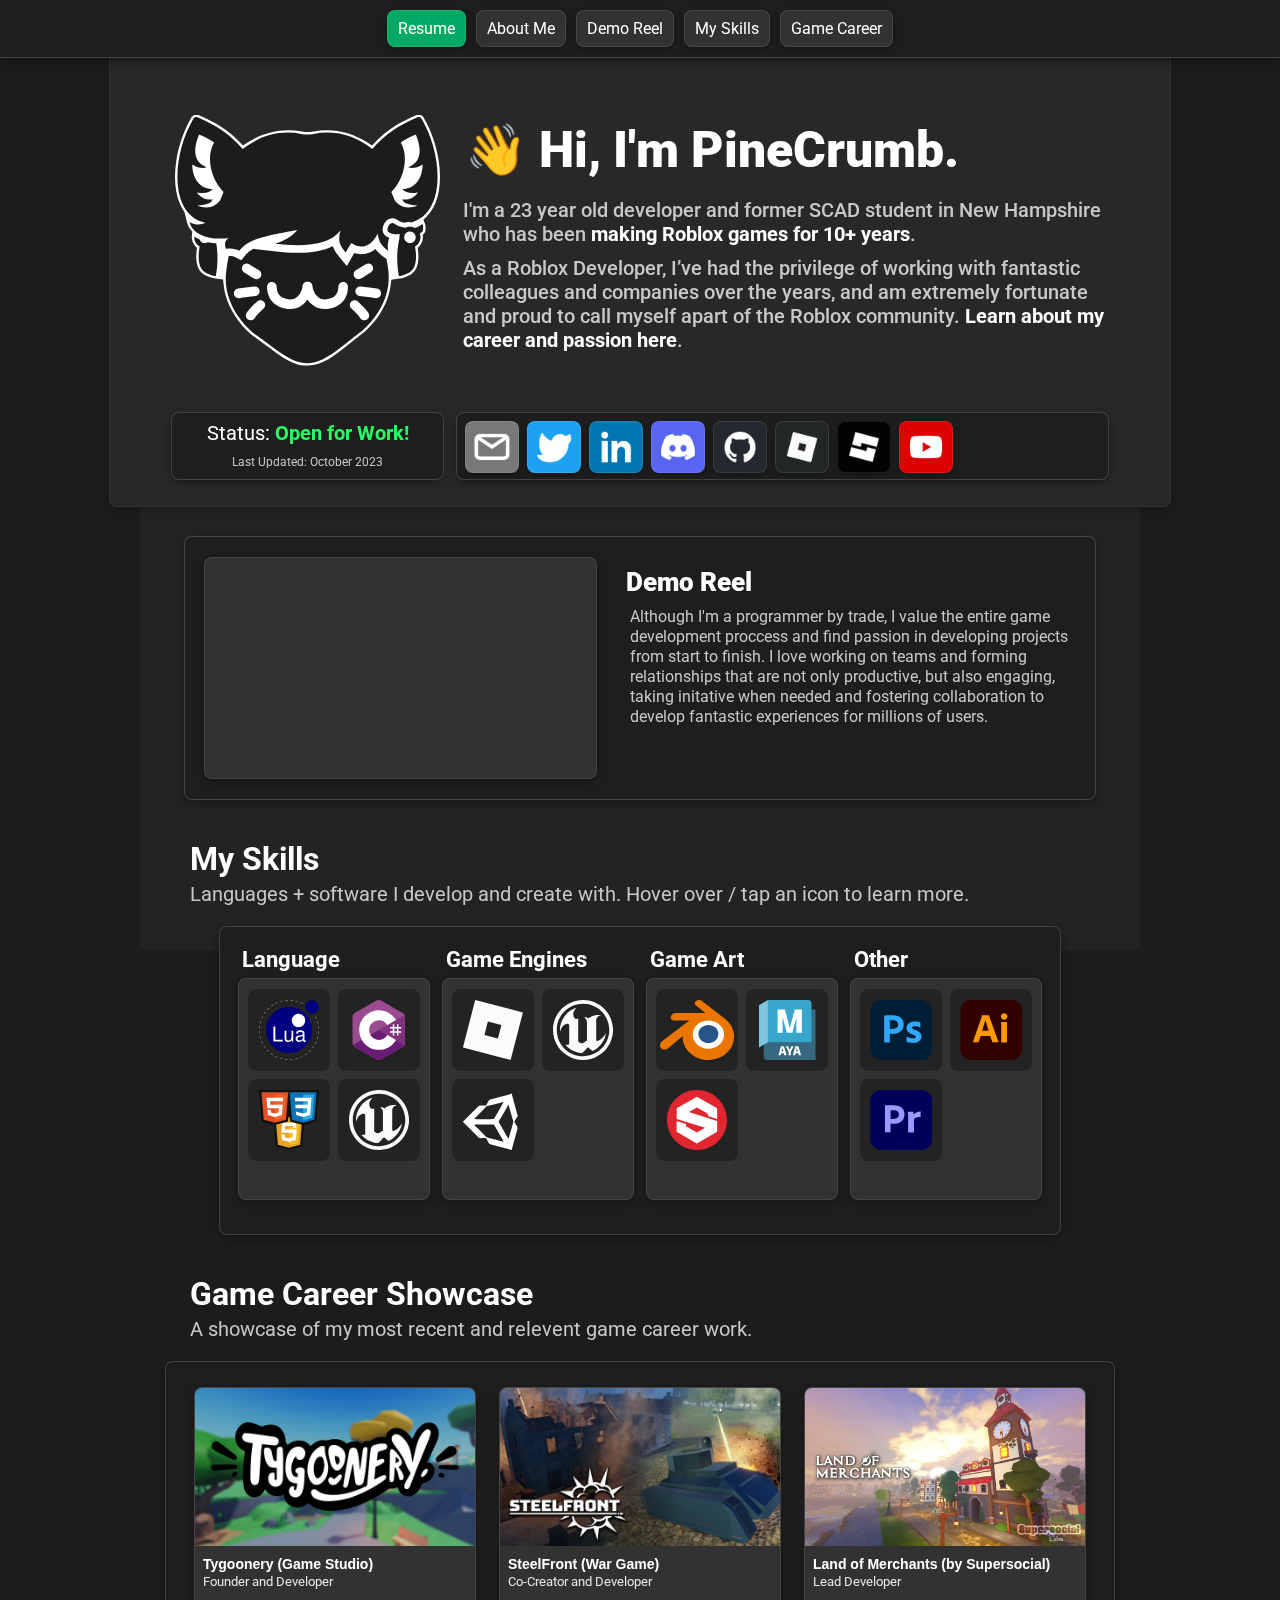
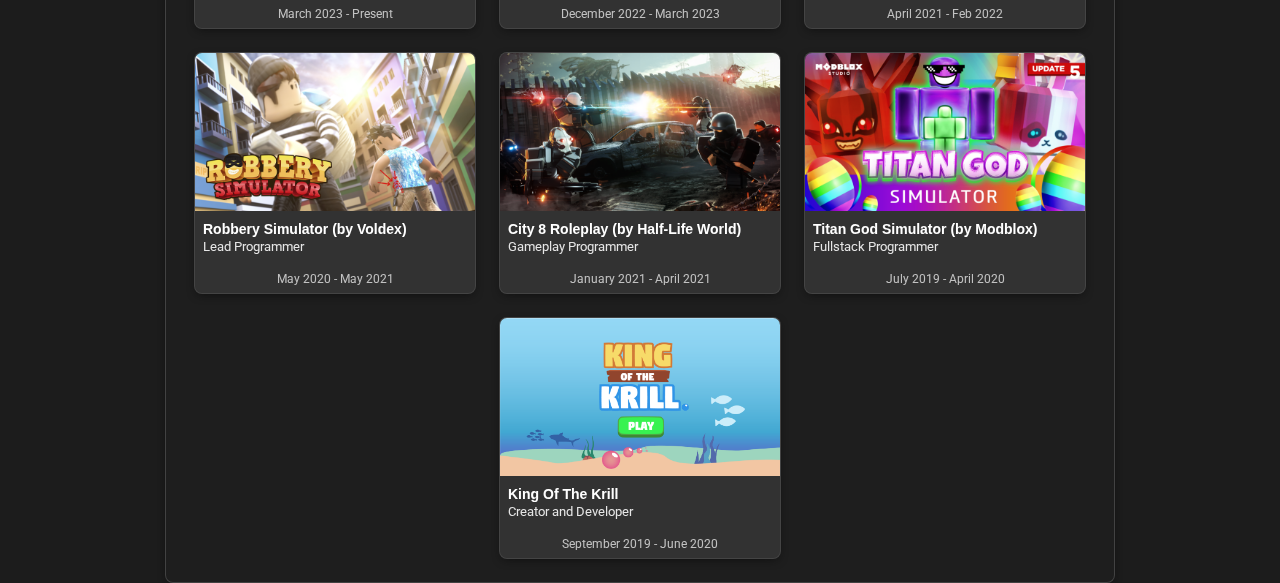
==== commit 5110a5f2: "Typo fixes" ====
--- a/index.html
+++ b/index.html
@@ -242,7 +242,7 @@
                         <header class = "me-content-text-header">👋 Hi, I'm PineCrumb.</header>
                         <div class = "me-content-text-desc">
                             <p>I'm a 23 year old developer and former SCAD student in New Hampshire who has been <span class = "text-bold">making Roblox games for 10+ years</span>.</p>
-                            <p>As a Roblox Developer, I’ve had the privilege of working with fantastic colleague and companies over the years, and am extremely fortunate and proud to call myself apart of the Roblox community. <span class = "text-bold">Learn about my career and passion here</span>.</p>
+                            <p>As a Roblox Developer, I’ve had the privilege of working with fantastic colleagues and companies over the years, and am extremely fortunate and proud to call myself apart of the Roblox community. <span class = "text-bold">Learn about my career and passion here</span>.</p>
                         </div>
                     </div>
                 </div>
@@ -274,7 +274,7 @@
                 contentDatas: [
                     {
                         className: 'YoutubeVideo',
-                        src: 'https://www.youtube.com/embed/ly36kn0ug4k',
+                        src: 'https://www.youtube.com/embed/pDi0-NgehCU',
                     },
                 ],
             });
